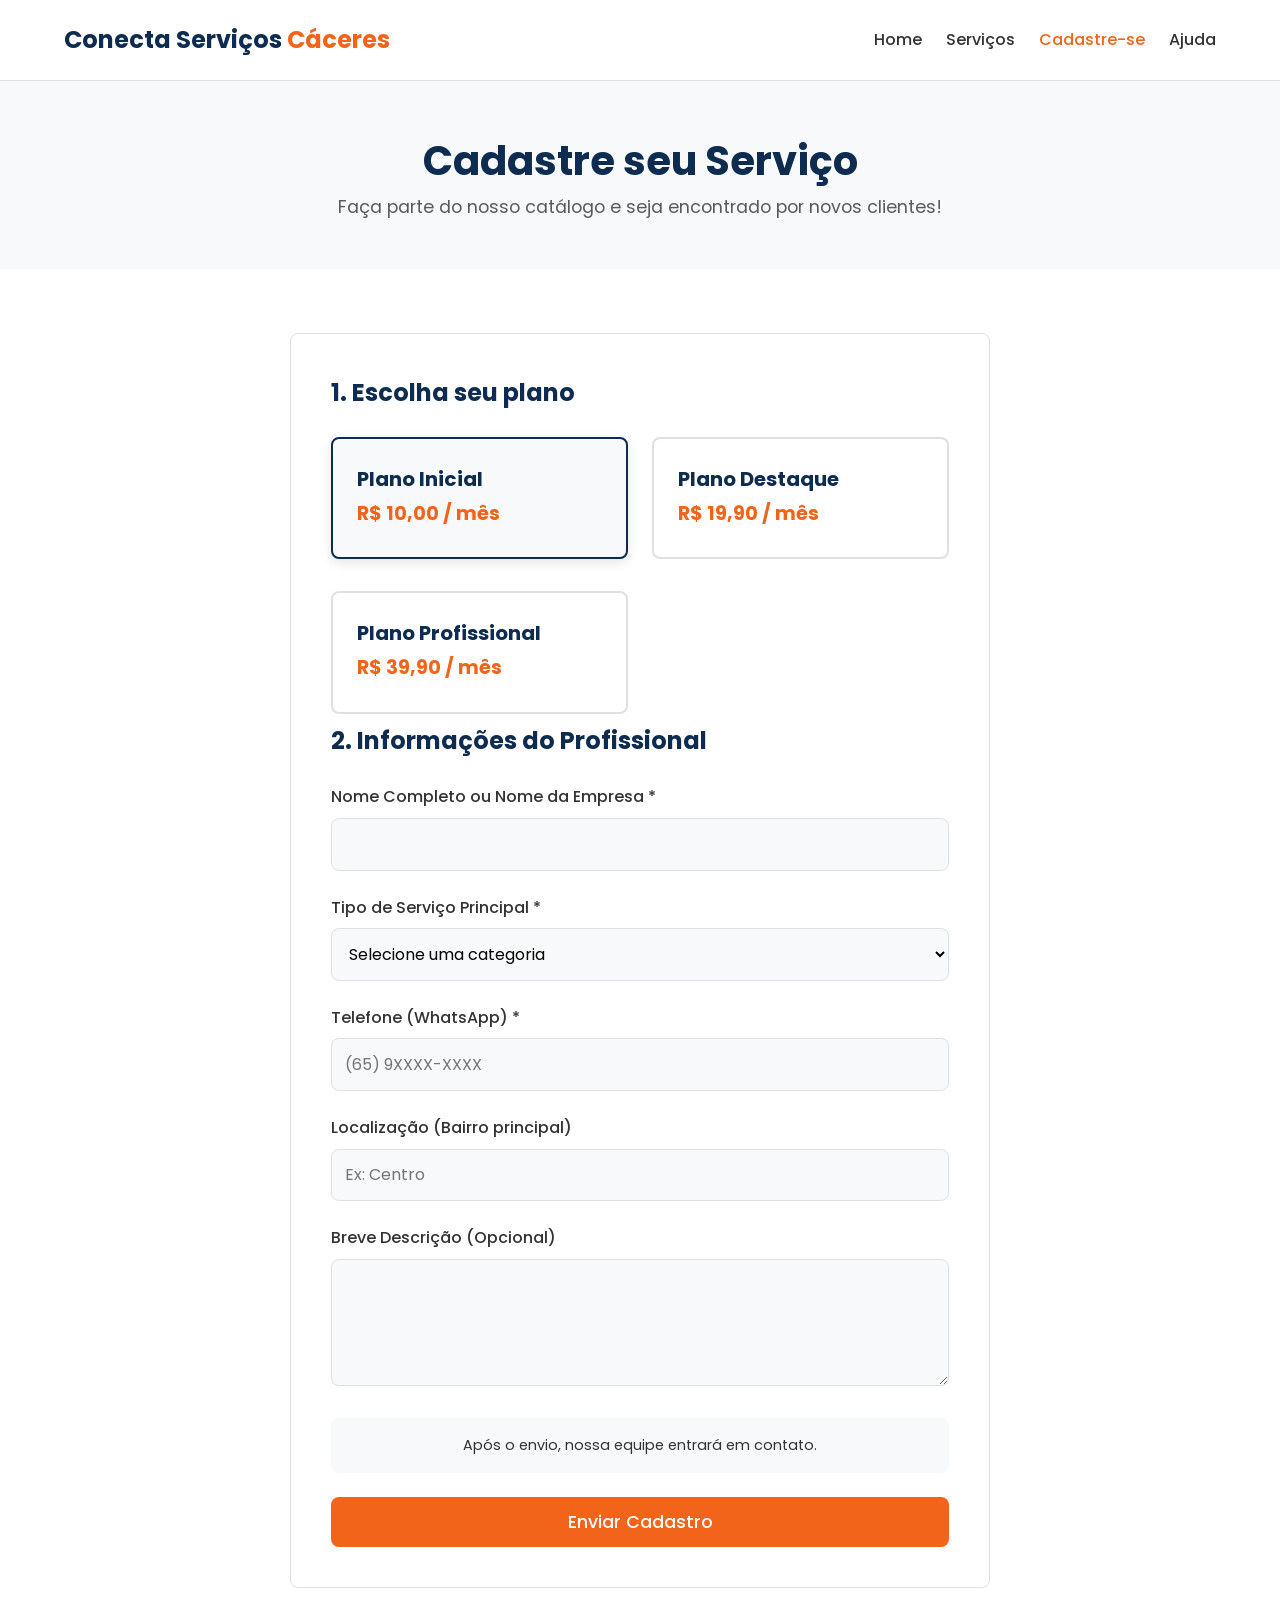
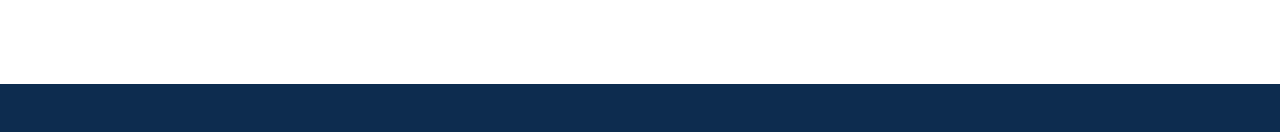
==== catalogo/cadastro.html @ 04903047 "conecta seriços" ====
<!DOCTYPE html>
<html lang="pt-br">
<head>
    <meta charset="UTF-8">
    <meta name="viewport" content="width=device-width, initial-scale=1.0">
    <title>Cadastre-se - Conecta Serviços Cáceres</title>
    <link rel="preconnect" href="https://fonts.googleapis.com">
    <link rel="preconnect" href="https://fonts.gstatic.com" crossorigin>
    <link href="https://fonts.googleapis.com/css2?family=Poppins:wght@400;500;700&display=swap" rel="stylesheet">
    <link rel="stylesheet" href="style.css">
</head>
<body>

    <header class="header">
        <div class="container">
            <nav class="navbar">
                <a href="index.html" class="logo">Conecta Serviços <strong>Cáceres</strong></a>
                <ul class="nav-menu">
                    <li><a href="index.html" class="nav-link">Home</a></li>
                    <li><a href="servicos.html" class="nav-link">Serviços</a></li>
                    <li><a href="cadastro.html" class="nav-link active">Cadastre-se</a></li>
                    <li><a href="ajuda.html" class="nav-link">Ajuda</a></li>
                </ul>
                <div class="hamburger">
                    <span class="bar"></span>
                    <span class="bar"></span>
                    <span class="bar"></span>
                </div>
            </nav>
        </div>
    </header>

    <main>
        <section class="page-header">
            <div class="container">
                <h1>Cadastre seu Serviço</h1>
                <p>Faça parte do nosso catálogo e seja encontrado por novos clientes!</p>
            </div>
        </section>

        <section class="form-section">
            <div class="container">
                <form class="main-form" id="form-cadastro">

                    <fieldset class="form-group plan-selection">
                        <legend>1. Escolha seu plano</legend>
                        <div class="plan-options">
                            <label class="plan-card">
                                <input type="radio" name="plano" value="inicial" checked>
                                <div class="plan-content">
                                    <h3>Plano Inicial</h3>
                                    <strong>R$ 10,00 / mês</strong>
                                </div>
                            </label>
                            <label class="plan-card">
                                <input type="radio" name="plano" value="destaque">
                                <div class="plan-content">
                                    <h3>Plano Destaque</h3>
                                    <strong>R$ 19,90 / mês</strong>
                                </div>
                            </label>
                            <label class="plan-card">
                                <input type="radio" name="plano" value="profissional">
                                <div class="plan-content">
                                    <h3>Plano Profissional</h3>
                                    <strong>R$ 39,90 / mês</strong>
                                </div>
                            </label>
                        </div>
                    </fieldset>

                    <fieldset class="form-group">
                        <legend>2. Informações do Profissional</legend>
                        
                        <div class="form-group">
                            <label for="nome">Nome Completo ou Nome da Empresa *</label>
                            <input type="text" id="nome" name="nome" required>
                        </div>
                        <div class="form-group">
                            <label for="servico">Tipo de Serviço Principal *</label>
                            <select id="servico" name="servico" required>
                                <option value="">Selecione uma categoria</option>
                                <option value="montador">Montador de Móveis</option>
                                <option value="pedreiro">Pedreiro</option>
                                <option value="encanador">Encanador</option>
                                <option value="eletricista">Eletricista</option>
                                <option value="piscina">Limpador de Piscina</option>
                                <option value="mudanca">Empresa de Mudança</option>
                            </select>
                        </div>
                        <div class="form-group">
                            <label for="telefone">Telefone (WhatsApp) *</label>
                            <input type="tel" id="telefone" name="telefone" placeholder="(65) 9XXXX-XXXX" required>
                        </div>
                        <div class="form-group">
                            <label for="local">Localização (Bairro principal)</label>
                            <input type="text" id="local" name="local" placeholder="Ex: Centro">
                        </div>
                        <div class="form-group">
                            <label for="descricao">Breve Descrição (Opcional)</label>
                            <textarea id="descricao" name="descricao" rows="4"></textarea>
                        </div>
                    </fieldset>
                    
                    <p class="form-notice">Após o envio, nossa equipe entrará em contato.</p>
                    
                    <div id="form-message" style="margin-top: 1rem; text-align: center;"></div>

                    <button type="submit" class="btn btn-primary" id="btn-submit">Enviar Cadastro</button>
                </form>
            </div>
        </section>
    </main>

    <footer class="footer">
        </footer>

    <script src="script.js"></script>
    
    <script>
    document.getElementById('form-cadastro').addEventListener('submit', async (event) => {
        event.preventDefault(); // Impede o envio tradicional

        const form = event.target;
        const formData = new FormData(form);
        const submitButton = document.getElementById('btn-submit');
        const messageDiv = document.getElementById('form-message');

        submitButton.disabled = true;
        submitButton.textContent = 'Enviando...';
        messageDiv.textContent = '';

        try {
            // Usa o caminho relativo para a API
            const response = await fetch('api/cadastro.php', {
                method: 'POST',
                body: formData
            });

            const result = await response.json();

            if (response.ok) { // Sucesso
                messageDiv.style.color = 'green';
                messageDiv.textContent = result.message;
                form.reset();
            } else { // Erro
                messageDiv.style.color = 'red';
                messageDiv.textContent = 'Erro: ' + result.message;
            }

        } catch (error) {
            messageDiv.style.color = 'red';
            messageDiv.textContent = 'Erro de rede. Tente novamente.';
        } finally {
            submitButton.disabled = false;
            submitButton.textContent = 'Enviar Cadastro';
        }
    });
    </script>
</body>
</html>
---- catalogo/style.css ----
/* Ponto 8: Tipografia (Poppins) e Reset Global */
@import url('https://fonts.googleapis.com/css2?family=Poppins:wght@400;500;700&display=swap');

* {
    margin: 0;
    padding: 0;
    box-sizing: border-box;
    font-family: 'Poppins', -apple-system, BlinkMacSystemFont, 'Segoe UI', Roboto, Helvetica, Arial, sans-serif;
}

/* Ponto 8: Paleta de Cores */
:root {
    --primary-blue: #0d2c4f;
    --primary-orange: #f26419;
    --white: #ffffff;
    --light-gray: #f7f9fa;
    --medium-gray: #e0e0e0;
    --dark-text: #333333;
    --green-whatsapp: #25D366;
}

body {
    background-color: var(--white);
    color: var(--dark-text);
    line-height: 1.6;
}

.container {
    max-width: 1200px;
    margin: 0 auto;
    padding: 0 1.5rem;
}

/* Ponto 1: Cabeçalho e Navegação */
.header {
    background-color: var(--white);
    border-bottom: 1px solid var(--medium-gray);
    position: sticky;
    top: 0;
    z-index: 1000;
}
.navbar {
    display: flex;
    justify-content: space-between;
    align-items: center;
    height: 80px;
}
.logo {
    font-size: 1.5rem;
    font-weight: 700;
    color: var(--primary-blue);
    text-decoration: none;
}
.logo strong { color: var(--primary-orange); }
.nav-menu { display: flex; list-style: none; gap: 1.5rem; }
.nav-link {
    text-decoration: none;
    color: var(--dark-text);
    font-weight: 500;
    font-size: 1rem;
    transition: color 0.3s ease;
}
.nav-link:hover, .nav-link.active { color: var(--primary-orange); }
.hamburger { display: none; cursor: pointer; }
.bar { display: block; width: 25px; height: 3px; margin: 5px auto; background-color: var(--primary-blue); transition: all 0.3s ease-in-out; }

/* Botões Globais */
.btn { display: inline-block; padding: 0.75rem 1.5rem; border: none; border-radius: 8px; text-decoration: none; font-weight: 500; cursor: pointer; transition: background-color 0.3s ease, transform 0.2s ease; }
.btn-primary { background-color: var(--primary-orange); color: var(--white); }
.btn-primary:hover { background-color: #d9530f; transform: translateY(-2px); }
.btn-whatsapp { background-color: var(--green-whatsapp); color: var(--white); font-size: 0.9rem; text-align: center; width: 100%; margin-top: 1rem; }
.btn-whatsapp:hover { background-color: #20b056; }

/* Ponto 2: Página Inicial - Hero */
.hero { background-color: var(--primary-blue); color: var(--white); padding: 5rem 0; text-align: center; }
.hero h1 { font-size: 2.8rem; margin-bottom: 1rem; line-height: 1.3; }
.hero p { font-size: 1.2rem; margin-bottom: 2rem; opacity: 0.9; }
.search-bar { display: flex; justify-content: center; max-width: 600px; margin: 0 auto; }
.search-bar input { flex-grow: 1; padding: 0.9rem; font-size: 1rem; border: none; border-radius: 8px 0 0 8px; }
.search-bar button { border-radius: 0 8px 8px 0; }

/* Ponto 2: Serviços Populares */
.popular-services { padding: 4rem 0; background-color: var(--light-gray); }
h2 { text-align: center; font-size: 2.2rem; color: var(--primary-blue); margin-bottom: 2.5rem; }
.services-grid { display: grid; grid-template-columns: repeat(auto-fit, minmax(180px, 1fr)); gap: 1.5rem; }
.service-item { background-color: var(--white); border: 1px solid var(--medium-gray); border-radius: 8px; padding: 2rem; text-align: center; transition: transform 0.3s ease, box-shadow 0.3s ease; }
.service-item:hover { transform: translateY(-5px); box-shadow: 0 10px 20px rgba(0, 0, 0, 0.05); }
.service-item svg { width: 50px; height: 50px; color: var(--primary-orange); margin-bottom: 1rem; }
.service-item h3 { font-size: 1.1rem; color: var(--dark-text); }

/* Ponto 2 e 3: Destaques e Cards de Profissionais */
.featured-pros, .services-page { padding: 4rem 0; }
.pros-grid, .providers-list { display: grid; grid-template-columns: repeat(auto-fit, minmax(300px, 1fr)); gap: 2rem; }
.provider-card { background-color: var(--white); border: 1px solid var(--medium-gray); border-radius: 8px; box-shadow: 0 4px 12px rgba(0, 0, 0, 0.05); display: flex; padding: 1.5rem; gap: 1.5rem; align-items: flex-start; }
.provider-card img { width: 80px; height: 80px; border-radius: 50%; object-fit: cover; border: 2px solid var(--light-gray); }
.provider-info { flex-grow: 1; }
.provider-info h3 { font-size: 1.3rem; color: var(--primary-blue); margin-bottom: 0.25rem; }
.service-tag, .location-tag { display: inline-block; font-size: 0.85rem; padding: 0.25rem 0.75rem; border-radius: 15px; margin-bottom: 0.5rem; margin-right: 0.5rem; }
.service-tag { background-color: #fdecdb; color: #a7420f; }
.location-tag { background-color: #e0e8f0; color: var(--primary-blue); }

/* Ponto 3: Filtros da Página de Serviços */
.category-filters { display: flex; flex-wrap: wrap; justify-content: center; gap: 1rem; margin-bottom: 2.5rem; }
.filter-btn { padding: 0.5rem 1.25rem; border: 1px solid var(--medium-gray); background-color: var(--white); color: var(--dark-text); border-radius: 20px; cursor: pointer; font-weight: 500; transition: all 0.3s ease; }
.filter-btn:hover, .filter-btn.active { background-color: var(--primary-blue); color: var(--white); border-color: var(--primary-blue); }

/* Cabeçalho de Página Genérico */
.page-header { background-color: var(--light-gray); padding: 3rem 0; text-align: center; }
.page-header h1 { font-size: 2.5rem; color: var(--primary-blue); }
.page-header p { font-size: 1.1rem; color: var(--dark-text); opacity: 0.8; }

/* Ponto 4: Formulários */
.form-section, .help-section { padding: 4rem 0; }
.main-form { max-width: 700px; margin: 0 auto; background: var(--white); border: 1px solid var(--medium-gray); padding: 2.5rem; border-radius: 8px; }
.form-group { margin-bottom: 1.5rem; }
.form-group label { display: block; font-weight: 500; margin-bottom: 0.5rem; }
.form-group input[type="text"], .form-group input[type="tel"], .form-group input[type="email"], .form-group select, .form-group textarea { width: 100%; padding: 0.8rem; font-size: 1rem; border: 1px solid var(--medium-gray); border-radius: 8px; background-color: var(--light-gray); }
.main-form button { width: 100%; font-size: 1.1rem; }

/* Ponto 5: Página de Ajuda */
.help-content { max-width: 800px; margin: 0 auto; }
.help-intro, .faq, .support-form { margin-bottom: 3rem; }
.help-intro h2, .faq h2, .support-form h2 { text-align: left; margin-bottom: 1.5rem; }
.faq-item { border-bottom: 1px solid var(--medium-gray); padding: 1rem 0; }
.faq-item summary { font-weight: 500; font-size: 1.1rem; cursor: pointer; list-style: none; position: relative; padding-right: 2rem; }
.faq-item summary::-webkit-details-marker { display: none; }
.faq-item summary::after { content: '+'; position: absolute; right: 5px; top: 50%; transform: translateY(-50%); font-size: 1.5rem; color: var(--primary-orange); }
.faq-item[open] summary::after { content: '−'; }
.faq-item p { margin-top: 1rem; padding-left: 0.5rem; }

/* Ponto 1: Rodapé */
.footer { background-color: var(--primary-blue); color: var(--white); padding-top: 3rem; margin-top: 2rem; }
.footer-content { display: grid; grid-template-columns: repeat(auto-fit, minmax(250px, 1fr)); gap: 2rem; padding-bottom: 2rem; }
/* ... (Restante do CSS do rodapé) ... */
.footer-bottom { text-align: center; padding: 1.5rem 0; border-top: 1px solid #2a4a6e; opacity: 0.8; }

/* ======================================= */
/* Estilos para a Seção de Planos (Ponto 10) */
/* ======================================= */
.plan-selection { border: none; padding: 0; margin: 0; margin-bottom: 2.5rem; }
.plan-selection legend { font-size: 1.5rem; font-weight: 700; color: var(--primary-blue); margin-bottom: 0.5rem; }
.plan-options { display: grid; grid-template-columns: repeat(auto-fit, minmax(280px, 1fr)); gap: 1.5rem; }
.plan-card input[type="radio"] { display: none; }
.plan-card { display: block; border: 2px solid var(--medium-gray); border-radius: 8px; padding: 1.5rem; cursor: pointer; transition: all 0.3s ease; }
.plan-card:hover { border-color: var(--primary-orange); box-shadow: 0 4px 12px rgba(0, 0, 0, 0.05); }
.plan-card:has(input[type="radio"]:checked) { border-color: var(--primary-blue); background-color: var(--light-gray); box-shadow: 0 4px 12px rgba(0, 0, 0, 0.1); }
.plan-content h3 { font-size: 1.25rem; color: var(--primary-blue); }
.plan-content strong { font-size: 1.2rem; color: var(--primary-orange); margin: 0.25rem 0; display: block; }
.form-section fieldset { border: none; padding: 0; margin: 0; }
.form-section fieldset legend { font-size: 1.5rem; font-weight: 700; color: var(--primary-blue); margin-bottom: 1.5rem; }
.form-notice { font-size: 0.9rem; text-align: center; background-color: var(--light-gray); padding: 1rem; border-radius: 8px; margin-bottom: 1.5rem; }

/* Ponto 1: Responsividade (Mobile) */
@media (max-width: 768px) {
    .nav-menu { position: fixed; left: -100%; top: 80px; flex-direction: column; background-color: var(--white); width: 100%; text-align: center; transition: 0.3s; box-shadow: 0 10px 10px rgba(0, 0, 0, 0.1); }
    .nav-menu.active { left: 0; }
    .nav-menu li { padding: 1rem 0; border-bottom: 1px solid var(--light-gray); }
    .hamburger { display: block; }
    .hamburger.active .bar:nth-child(2) { opacity: 0; }
    .hamburger.active .bar:nth-child(1) { transform: translateY(8px) rotate(45deg); }
    .hamburger.active .bar:nth-child(3) { transform: translateY(-8px) rotate(-45deg); }
    .hero h1 { font-size: 2.2rem; }
    .search-bar { flex-direction: column; gap: 0.5rem; }
    .search-bar input, .search-bar button { border-radius: 8px; }
    .services-grid { grid-template-columns: repeat(2, 1fr); }
    .pros-grid, .providers-list { grid-template-columns: 1fr; }
    .provider-card { flex-direction: column; align-items: center; text-align: center; }
}
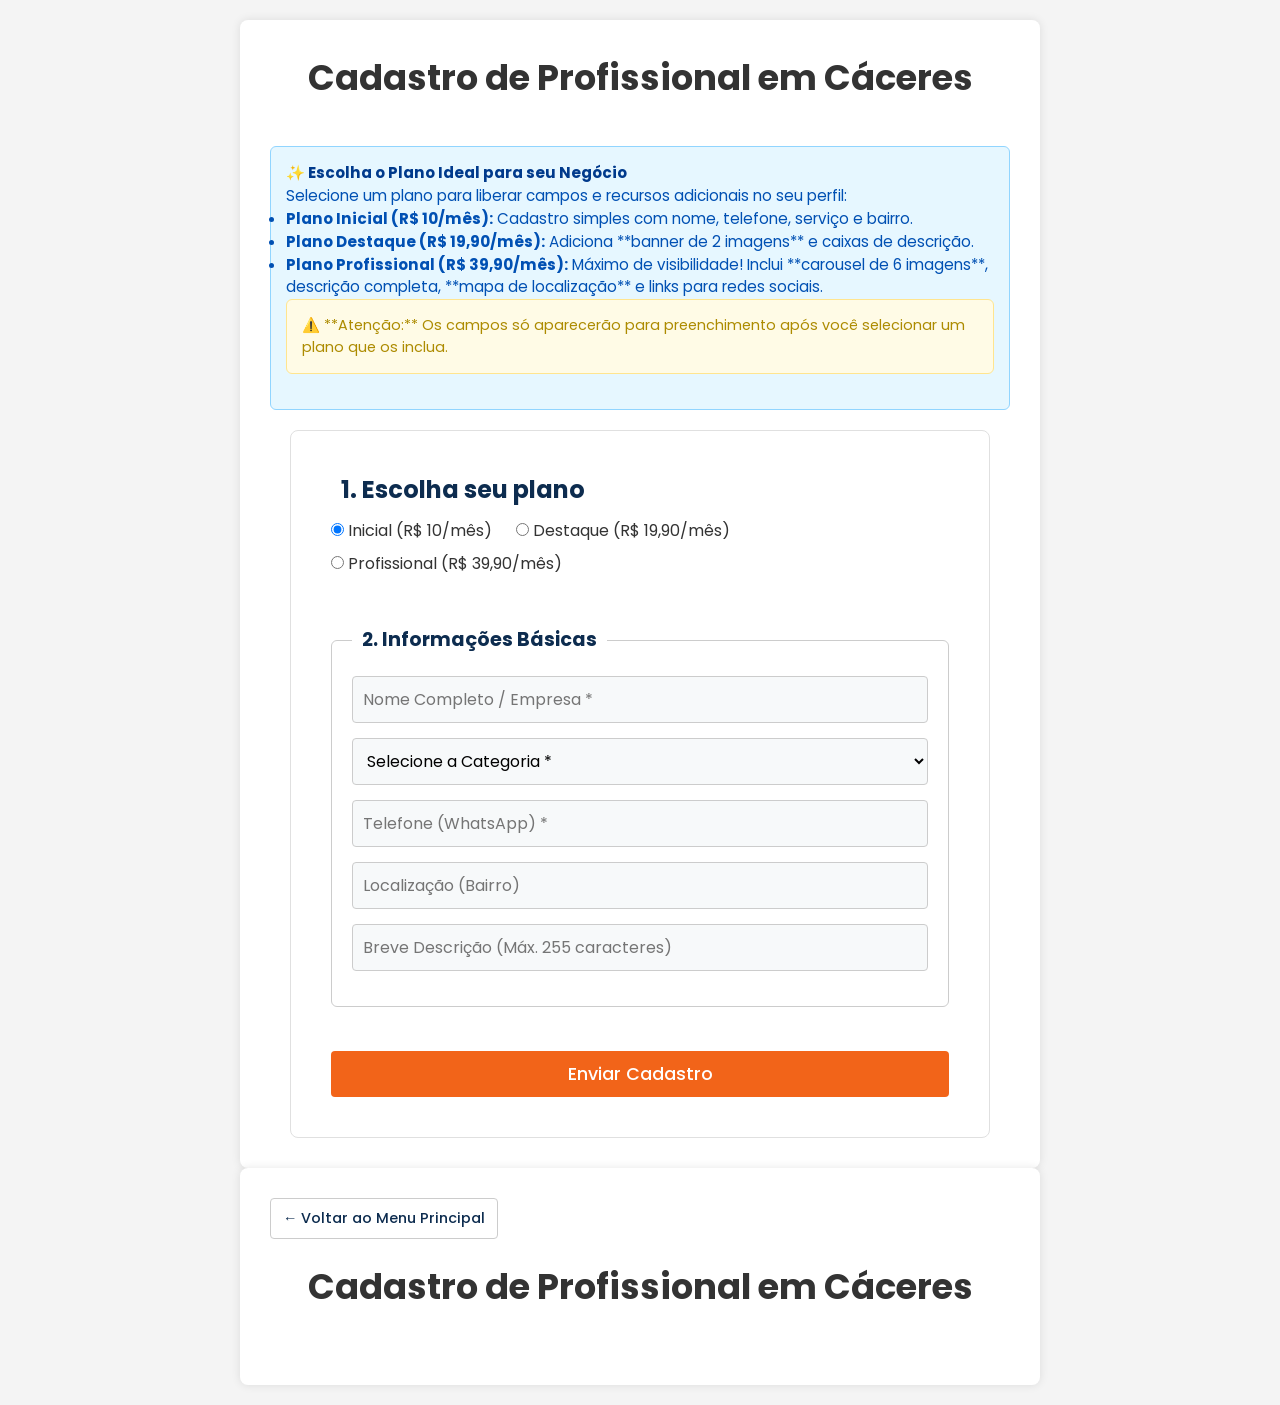
==== commit 2834cbc1: "Add files via upload" ====
--- a/catalogo/cadastro.html
+++ b/catalogo/cadastro.html
@@ -3,159 +3,236 @@
 <head>
     <meta charset="UTF-8">
     <meta name="viewport" content="width=device-width, initial-scale=1.0">
-    <title>Cadastre-se - Conecta Serviços Cáceres</title>
-    <link rel="preconnect" href="https://fonts.googleapis.com">
-    <link rel="preconnect" href="https://fonts.gstatic.com" crossorigin>
-    <link href="https://fonts.googleapis.com/css2?family=Poppins:wght@400;500;700&display=swap" rel="stylesheet">
-    <link rel="stylesheet" href="style.css">
+    <title>Cadastro de Prestador - Conecta Serviços</title>
+    <link rel="stylesheet" href="style.css"> 
+    
+    <style>
+        /* Estilos base para o formulário */
+        body { font-family: Arial, sans-serif; background-color: #f4f4f4; padding: 20px; }
+        .container { max-width: 800px; margin: auto; background: white; padding: 30px; border-radius: 8px; box-shadow: 0 0 10px rgba(0,0,0,0.1); }
+        h2 { text-align: center; color: #333; }
+        
+        /* Estilos dos Fieldsets */
+        fieldset { border: 1px solid #ccc; padding: 20px; margin-bottom: 20px; border-radius: 6px; }
+        legend { font-size: 1.2rem; font-weight: bold; color: #0d2c4f; padding: 0 10px; }
+
+        /* Estilos dos Grupos e Inputs */
+        .form-group input[type="text"], 
+        .form-group input[type="tel"], 
+        .form-group input[type="file"],
+        .form-group textarea,
+        .form-group select {
+            width: 100%;
+            padding: 10px;
+            margin-bottom: 15px;
+            border: 1px solid #ccc;
+            border-radius: 4px;
+            box-sizing: border-box;
+        }
+
+        /* Estilo para Radio Buttons */
+        .plan-selection label {
+            display: inline-block;
+            margin-right: 20px;
+            font-weight: normal;
+        }
+        
+        /* Estilos dos Botões e Mensagens */
+        .btn-primary { background-color: #f26419; color: white; padding: 10px 15px; border: none; border-radius: 4px; cursor: pointer; }
+        .btn-primary:hover { background-color: #0d2c4f; }
+        #form-message { margin-top: 15px; padding: 10px; border-radius: 4px; }
+        
+        /* Estilos dos Quadros de Ajuda (do código anterior) */
+        .help-box, .warning-box {
+            padding: 15px;
+            border-radius: 6px;
+            margin-bottom: 20px;
+            font-size: 0.95rem;
+            line-height: 1.5;
+        }
+        .help-box { background-color: #e6f7ff; border: 1px solid #91d5ff; color: #0050b3; }
+        .help-box h4 { color: #003a8c; margin-top: 0; }
+        .warning-box { background-color: #fffbe6; border: 1px solid #ffe58f; color: #ad8b00; }
+    </style>
 </head>
 <body>
-
-    <header class="header">
-        <div class="container">
-            <nav class="navbar">
-                <a href="index.html" class="logo">Conecta Serviços <strong>Cáceres</strong></a>
-                <ul class="nav-menu">
-                    <li><a href="index.html" class="nav-link">Home</a></li>
-                    <li><a href="servicos.html" class="nav-link">Serviços</a></li>
-                    <li><a href="cadastro.html" class="nav-link active">Cadastre-se</a></li>
-                    <li><a href="ajuda.html" class="nav-link">Ajuda</a></li>
-                </ul>
-                <div class="hamburger">
-                    <span class="bar"></span>
-                    <span class="bar"></span>
-                    <span class="bar"></span>
-                </div>
-            </nav>
+    <div class="container">
+        <h2>Cadastro de Profissional em Cáceres</h2>
+
+        <div class="help-box">
+            <h4>✨ Escolha o Plano Ideal para seu Negócio</h4>
+            <p>Selecione um plano para liberar campos e recursos adicionais no seu perfil:</p>
+            <ul>
+                <li>
+                    <strong>Plano Inicial (R$ 10/mês):</strong> Cadastro simples com nome, telefone, serviço e bairro.
+                </li>
+                <li>
+                    <strong>Plano Destaque (R$ 19,90/mês):</strong> Adiciona **banner de 2 imagens** e caixas de descrição.
+                </li>
+                <li>
+                    <strong>Plano Profissional (R$ 39,90/mês):</strong> Máximo de visibilidade! Inclui **carousel de 6 imagens**, descrição completa, **mapa de localização** e links para redes sociais.
+                </li>
+            </ul>
+            <p class="warning-box" style="font-size:0.9rem;">
+                ⚠️ **Atenção:** Os campos só aparecerão para preenchimento após você selecionar um plano que os inclua.
+            </p>
         </div>
-    </header>
-
-    <main>
-        <section class="page-header">
-            <div class="container">
-                <h1>Cadastre seu Serviço</h1>
-                <p>Faça parte do nosso catálogo e seja encontrado por novos clientes!</p>
-            </div>
-        </section>
-
-        <section class="form-section">
-            <div class="container">
-                <form class="main-form" id="form-cadastro">
-
-                    <fieldset class="form-group plan-selection">
-                        <legend>1. Escolha seu plano</legend>
-                        <div class="plan-options">
-                            <label class="plan-card">
-                                <input type="radio" name="plano" value="inicial" checked>
-                                <div class="plan-content">
-                                    <h3>Plano Inicial</h3>
-                                    <strong>R$ 10,00 / mês</strong>
-                                </div>
-                            </label>
-                            <label class="plan-card">
-                                <input type="radio" name="plano" value="destaque">
-                                <div class="plan-content">
-                                    <h3>Plano Destaque</h3>
-                                    <strong>R$ 19,90 / mês</strong>
-                                </div>
-                            </label>
-                            <label class="plan-card">
-                                <input type="radio" name="plano" value="profissional">
-                                <div class="plan-content">
-                                    <h3>Plano Profissional</h3>
-                                    <strong>R$ 39,90 / mês</strong>
-                                </div>
-                            </label>
-                        </div>
-                    </fieldset>
-
-                    <fieldset class="form-group">
-                        <legend>2. Informações do Profissional</legend>
-                        
-                        <div class="form-group">
-                            <label for="nome">Nome Completo ou Nome da Empresa *</label>
-                            <input type="text" id="nome" name="nome" required>
-                        </div>
-                        <div class="form-group">
-                            <label for="servico">Tipo de Serviço Principal *</label>
-                            <select id="servico" name="servico" required>
-                                <option value="">Selecione uma categoria</option>
-                                <option value="montador">Montador de Móveis</option>
-                                <option value="pedreiro">Pedreiro</option>
-                                <option value="encanador">Encanador</option>
-                                <option value="eletricista">Eletricista</option>
-                                <option value="piscina">Limpador de Piscina</option>
-                                <option value="mudanca">Empresa de Mudança</option>
-                            </select>
-                        </div>
-                        <div class="form-group">
-                            <label for="telefone">Telefone (WhatsApp) *</label>
-                            <input type="tel" id="telefone" name="telefone" placeholder="(65) 9XXXX-XXXX" required>
-                        </div>
-                        <div class="form-group">
-                            <label for="local">Localização (Bairro principal)</label>
-                            <input type="text" id="local" name="local" placeholder="Ex: Centro">
-                        </div>
-                        <div class="form-group">
-                            <label for="descricao">Breve Descrição (Opcional)</label>
-                            <textarea id="descricao" name="descricao" rows="4"></textarea>
-                        </div>
-                    </fieldset>
-                    
-                    <p class="form-notice">Após o envio, nossa equipe entrará em contato.</p>
-                    
-                    <div id="form-message" style="margin-top: 1rem; text-align: center;"></div>
-
-                    <button type="submit" class="btn btn-primary" id="btn-submit">Enviar Cadastro</button>
-                </form>
-            </div>
-        </section>
-    </main>
-
-    <footer class="footer">
-        </footer>
-
-    <script src="script.js"></script>
+        <form class="main-form" id="form-cadastro" enctype="multipart/form-data">
+            
+            <fieldset class="form-group plan-selection">
+                <legend>1. Escolha seu plano</legend>
+                <label><input type="radio" name="plano" value="inicial" checked> Inicial (R$ 10/mês)</label>
+                <label><input type="radio" name="plano" value="destaque"> Destaque (R$ 19,90/mês)</label>
+                <label><input type="radio" name="plano" value="profissional"> Profissional (R$ 39,90/mês)</label>
+            </fieldset>
+
+            <fieldset class="form-group">
+                <legend>2. Informações Básicas</legend>
+                <input type="text" name="nome" placeholder="Nome Completo / Empresa *" required>
+                <select name="servico" required>
+    <option value="">Selecione a Categoria *</option>
     
+    <optgroup label="Construção e Reformas">
+        <option value="pedreiro">Pedreiro</option>
+        <option value="eletricista">Eletricista</option>
+        <option value="encanador">Encanador/Bombeiro Hidráulico</option>
+        <option value="pintor">Pintor</option>
+        <option value="gesseiro">Gesseiro/Drywall</option>
+        <option value="serralheiro">Serralheiro</option>
+        <option value="telhadista">Telhadista</option>
+    </optgroup>
+
+    <optgroup label="Serviços Domésticos e Gerais">
+        <option value="diarista">Diarista/Faxineira</option>
+        <option value="jardineiro">Jardineiro</option>
+        <option value="piscineiro">Piscineiro</option>
+        <option value="dedetizador">Dedetizador</option>
+        <option value="montador">Montador de Móveis</option>
+        <option value="chaveiro">Chaveiro</option>
+    </optgroup>
+
+    <optgroup label="Tecnologia e Eletrônica">
+        <option value="tecnico_informatica">Técnico em Informática</option>
+        <option value="tecnico_celular">Técnico de Celular/Tablet</option>
+        <option value="ar_condicionado">Instalação/Manutenção de Ar Condicionado</option>
+        <option value="antenas">Instalador de Antenas e TV</option>
+    </optgroup>
+
+    <optgroup label="Estética e Saúde">
+        <option value="cabeleireiro">Cabeleireiro(a) / Barbeiro(a)</option>
+        <option value="manicure">Manicure / Pedicure</option>
+        <option value="massagista">Massagista</option>
+        <option value="nutricionista">Nutricionista</option>
+    </optgroup>
+
+    <optgroup label="Serviços Automotivos">
+        <option value="mecanico">Mecânico Geral</option>
+        <option value="borracheiro">Borracheiro</option>
+        <option value="lavajato">Lava Jato / Estética Automotiva</option>
+    </optgroup>
+    
+    <option value="outros">Outros Serviços</option>
+
+</select>
+                <input type="tel" name="telefone" placeholder="Telefone (WhatsApp) *" required>
+                <input type="text" name="local" placeholder="Localização (Bairro)">
+                <input type="text" name="descricao_curta" placeholder="Breve Descrição (Máx. 255 caracteres)" required>
+            </fieldset>
+            
+            <fieldset class="form-group extra-fields" id="campos-destaque" style="display:none;">
+                <legend>3. Conteúdo Avançado (Plano Destaque)</legend>
+                <textarea name="especialidades" rows="3" placeholder="Especialidades: Foco e Diferenciais"></textarea>
+                <input type="text" name="tempo_experiencia" placeholder="Tempo de Experiência (Ex: 5 anos)">
+                <input type="text" name="horario_atendimento" placeholder="Horário de Atendimento (Ex: Seg-Sex, 8h-18h)">
+                
+                <label class="upload-label">Upload de Banners (Plano Destaque: Max 2)</label>
+                <input type="file" name="imagem1" accept="image/*">
+                <input type="file" name="imagem2" accept="image/*">
+            </fieldset>
+
+            <fieldset class="form-group extra-fields" id="campos-profissional" style="display:none;">
+                <legend>4. Recursos Exclusivos (Plano Profissional)</legend>
+                <textarea name="descricao_completa" rows="6" placeholder="Descrição Completa dos Serviços (Detalhada)"></textarea>
+                
+                <input type="text" name="localizacao" placeholder="Endereço ou Coordenadas para Mapa (Ex: -16.079201, -57.653456)">
+
+                <input type="text" name="facebook" placeholder="Link do Facebook (opcional)">
+                <input type="text" name="instagram" placeholder="Link do Instagram (opcional)">
+
+                <label class="upload-label">Banners Adicionais (Total de 6)</label>
+                <input type="file" name="imagem3" accept="image/*">
+                <input type="file" name="imagem4" accept="image/*">
+                <input type="file" name="imagem5" accept="image/*">
+                <input type="file" name="imagem6" accept="image/*">
+            </fieldset>
+            
+            <div id="form-message"></div>
+            <button type="submit" class="btn btn-primary" id="btn-submit">Enviar Cadastro</button>
+        </form>
+    </div>
+
     <script>
-    document.getElementById('form-cadastro').addEventListener('submit', async (event) => {
-        event.preventDefault(); // Impede o envio tradicional
-
-        const form = event.target;
-        const formData = new FormData(form);
-        const submitButton = document.getElementById('btn-submit');
-        const messageDiv = document.getElementById('form-message');
-
-        submitButton.disabled = true;
-        submitButton.textContent = 'Enviando...';
-        messageDiv.textContent = '';
-
-        try {
-            // Usa o caminho relativo para a API
-            const response = await fetch('api/cadastro.php', {
-                method: 'POST',
-                body: formData
-            });
-
-            const result = await response.json();
-
-            if (response.ok) { // Sucesso
-                messageDiv.style.color = 'green';
+    document.addEventListener('DOMContentLoaded', () => {
+        const radios = document.querySelectorAll('input[name="plano"]');
+        const destaque = document.getElementById('campos-destaque');
+        const profissional = document.getElementById('campos-profissional');
+
+        function updateFields() {
+            const plano = document.querySelector('input[name="plano"]:checked').value;
+            
+            // Lógica para mostrar/esconder os campos adicionais
+            destaque.style.display = (plano !== 'inicial') ? 'block' : 'none';
+            profissional.style.display = (plano === 'profissional') ? 'block' : 'none';
+        }
+
+        radios.forEach(radio => radio.addEventListener('change', updateFields));
+        updateFields(); // Executa na carga para garantir o estado inicial
+
+        // Lógica de envio do formulário (mantida igual)
+        document.getElementById('form-cadastro').addEventListener('submit', async (event) => {
+            event.preventDefault();
+            const formData = new FormData(event.target);
+            const submitButton = document.getElementById('btn-submit');
+            const messageDiv = document.getElementById('form-message');
+
+            submitButton.disabled = true; submitButton.textContent = 'Enviando...'; messageDiv.textContent = '';
+            
+            try {
+                const response = await fetch('api/cadastro.php', { method: 'POST', body: formData });
+                const result = await response.json();
+                messageDiv.style.color = response.ok ? 'green' : 'red';
                 messageDiv.textContent = result.message;
-                form.reset();
-            } else { // Erro
+                if (response.ok) event.target.reset();
+            } catch (error) {
                 messageDiv.style.color = 'red';
-                messageDiv.textContent = 'Erro: ' + result.message;
+                messageDiv.textContent = 'Erro de rede ou XAMPP. Tente novamente.';
+            } finally {
+                submitButton.disabled = false; submitButton.textContent = 'Enviar Cadastro';
             }
-
-        } catch (error) {
-            messageDiv.style.color = 'red';
-            messageDiv.textContent = 'Erro de rede. Tente novamente.';
-        } finally {
-            submitButton.disabled = false;
-            submitButton.textContent = 'Enviar Cadastro';
-        }
+        });
     });
     </script>
 </body>
-</html>+</html>
+<div class="container">
+    <a href="index.html" class="btn btn-back">← Voltar ao Menu Principal</a>
+    <h2>Cadastro de Profissional em Cáceres</h2>
+    </div>
+
+<style>
+/* Estilo para Botão Voltar */
+.btn-back {
+    display: inline-block;
+    background-color: transparent;
+    color: #0d2c4f; /* Cor principal */
+    border: 1px solid #ccc;
+    padding: 8px 12px;
+    margin-bottom: 20px;
+    text-decoration: none;
+    border-radius: 4px;
+    font-size: 0.9rem;
+}
+.btn-back:hover {
+    background-color: #f0f0f0;
+}
+</style>
--- a/catalogo/style.css
+++ b/catalogo/style.css
@@ -165,4 +165,60 @@
     .services-grid { grid-template-columns: repeat(2, 1fr); }
     .pros-grid, .providers-list { grid-template-columns: 1fr; }
     .provider-card { flex-direction: column; align-items: center; text-align: center; }
+}
+/* --- Estilos para Quadros de Mensagem (Ajuda e Alerta) --- */
+.help-box, .message-box {
+    padding: 15px;
+    border-radius: 6px;
+    margin-bottom: 20px;
+    font-size: 0.95rem;
+    line-height: 1.5;
+}
+
+.help-box {
+    background-color: #e6f7ff; /* Azul claro */
+    border: 1px solid #91d5ff;
+    color: #0050b3;
+}
+
+.help-box h4 {
+    color: #003a8c;
+    margin-top: 0;
+}
+
+.warning-box {
+    background-color: #fffbe6; /* Amarelo claro */
+    border: 1px solid #ffe58f;
+    color: #ad8b00;
+}
+
+/* --- Estilos para Selos de Planos nos Cards e Perfil --- */
+.plano-selo, .plano-tag-inicial, .plano-tag-destaque, .plano-tag-profissional {
+    display: inline-block;
+    padding: 3px 8px;
+    border-radius: 4px;
+    font-size: 0.75rem;
+    font-weight: bold;
+    margin-left: 5px; /* Para separar do nome/título */
+}
+
+/* Cores do Plano Inicial (Neutro/Básico) */
+.plano-tag-inicial, .plano-selo[data-plano="inicial"] {
+    background-color: #f0f0f0;
+    color: #333;
+    border: 1px solid #ccc;
+}
+
+/* Cores do Plano Destaque (Atenção) */
+.plano-tag-destaque, .plano-selo[data-plano="destaque"] {
+    background-color: #fff3cd; 
+    color: #856404;
+    border: 1px solid #ffc107;
+}
+
+/* Cores do Plano Profissional (Premium) */
+.plano-tag-profissional, .plano-selo[data-plano="profissional"] {
+    background-color: #d4edda; 
+    color: #155724;
+    border: 1px solid #28a745;
 }
